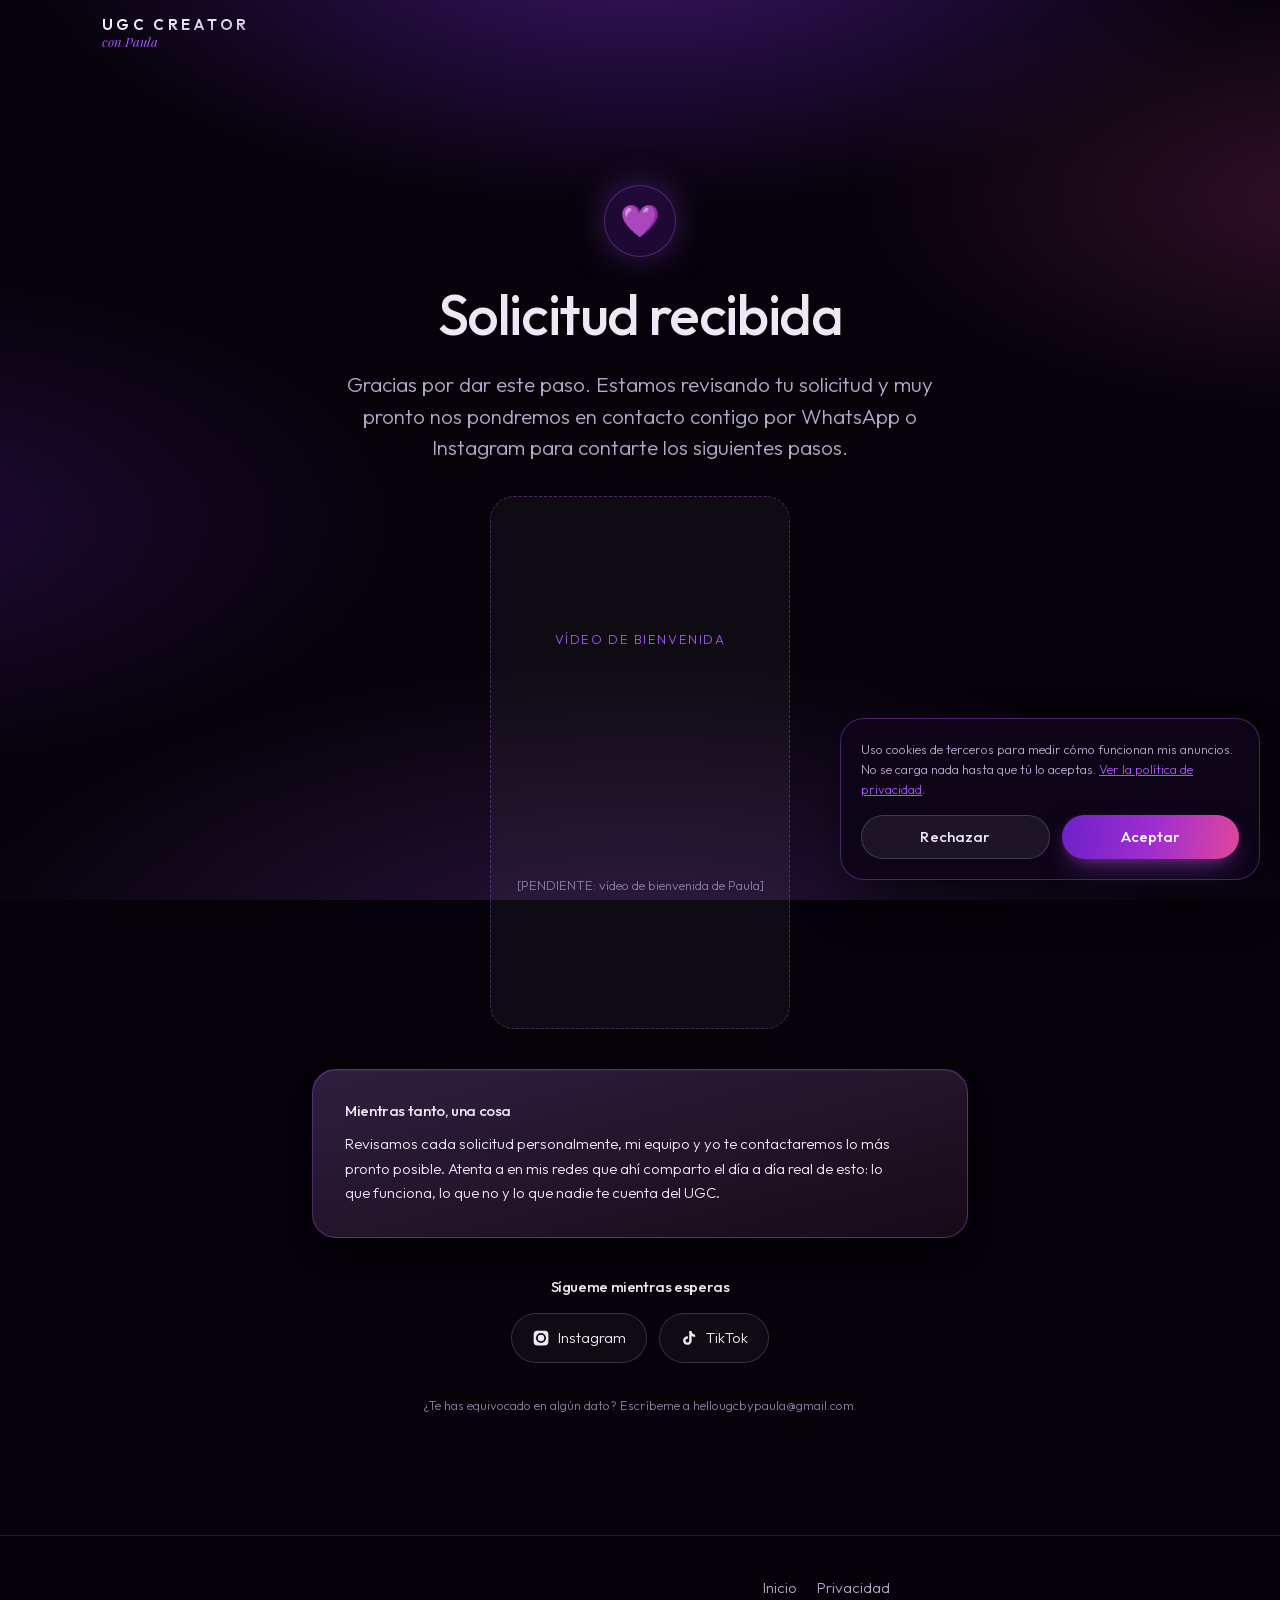
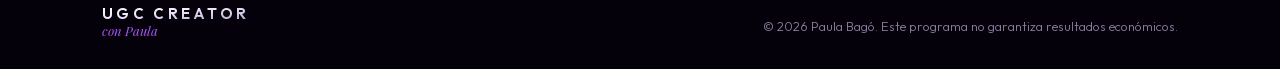
==== gracias/index.html @ 87eee5da "Funnel de captación UGC Creator con Paula Sitio estático de cuatro páginas (landing, solicitud, grac" ====
<!doctype html>
<html lang="es">
<head>
  <meta charset="utf-8">
  <meta name="viewport" content="width=device-width, initial-scale=1, viewport-fit=cover">

  <title>Solicitud recibida — UGC Creator con Paula</title>
  <meta name="description" content="Hemos recibido tu solicitud. La revisamos personalmente y nos ponemos en contacto contigo muy pronto.">
  <meta name="robots" content="noindex, nofollow">
  <link rel="icon" href="../assets/favicon.svg" type="image/svg+xml">

  <!-- Meta Pixel: el stub queda aquí, pero el script externo NO se carga
       hasta que la usuaria acepta en el banner de cookies (main.js).
       Esta es la única página que dispara el evento Lead. -->
  <script>
    window.META_PIXEL_ID = 'META_PIXEL_ID';
    window.META_PIXEL_EVENTS = ['PageView', 'Lead'];
    !function(f,b,e,v,n,t,s){if(f.fbq)return;n=f.fbq=function(){n.callMethod?
    n.callMethod.apply(n,arguments):n.queue.push(arguments)};if(!f._fbq)f._fbq=n;
    n.push=n;n.loaded=!0;n.version='2.0';n.queue=[]}(window,document);
  </script>

  <link rel="preload" href="../assets/fonts/outfit-latin.woff2" as="font" type="font/woff2" crossorigin>
  <link rel="preload" href="../assets/fonts/playfair-italic-latin.woff2" as="font" type="font/woff2" crossorigin>
  <link rel="stylesheet" href="../styles.css">
</head>

<body>
  <a class="skip-link" href="#contenido">Saltar al contenido</a>

  <header class="header" data-header>
    <div class="container header__inner">
      <a class="wordmark" href="../" aria-label="UGC Creator con Paula — inicio">
        <span class="wordmark__main">UGC Creator</span>
        <span class="wordmark__sub">con Paula</span>
      </a>
    </div>
  </header>

  <main id="contenido" class="section">
    <div class="container container--narrow thanks">

      <p class="thanks__icon" aria-hidden="true">💜</p>

      <h1>Solicitud recibida</h1>

      <p class="lead mt-5 mx-auto measure-42">
        Gracias por dar este paso. Estamos revisando tu solicitud y muy pronto
        nos pondremos en contacto contigo por WhatsApp o Instagram para
        contarte los siguientes pasos.
      </p>

      <!-- Vídeo de bienvenida de Paula.
           PENDIENTE: sustituir este hueco por el vídeo real. -->
      <div class="video-slot">
        <p class="video-slot__label">Vídeo de bienvenida</p>
        <p class="video-slot__note">[PENDIENTE: vídeo de bienvenida de Paula]</p>
      </div>

      <div class="card card--violet mt-10 text-start">
        <h2 class="card-title mb-3">Mientras tanto, una cosa</h2>
        <p class="small measure-56">
          Revisamos cada solicitud personalmente, mi equipo y yo te contactaremos lo más pronto posible. Atenta a en mis redes que ahí comparto el día a
          día real de esto: lo que funciona, lo que no y lo que nadie te cuenta
          del UGC.
        </p>
      </div>

      <h2 class="card-title mt-10 mb-4">Sígueme mientras esperas</h2>

      <div class="socials">
        <a class="social" href="https://www.instagram.com/paulabugc/" rel="noopener noreferrer" target="_blank">
          <svg viewBox="0 0 24 24" aria-hidden="true"><path d="M12 2.2c3.2 0 3.6 0 4.9.07 1.2.05 1.8.25 2.2.42.6.22 1 .48 1.4.9.4.4.7.8.9 1.4.2.4.4 1 .4 2.2.1 1.3.1 1.7.1 4.9s0 3.6-.1 4.9c0 1.2-.2 1.8-.4 2.2-.2.6-.5 1-.9 1.4-.4.4-.8.7-1.4.9-.4.2-1 .4-2.2.4-1.3.1-1.7.1-4.9.1s-3.6 0-4.9-.1c-1.2 0-1.8-.2-2.2-.4-.6-.2-1-.5-1.4-.9-.4-.4-.7-.8-.9-1.4-.2-.4-.4-1-.4-2.2C2.2 15.6 2.2 15.2 2.2 12s0-3.6.1-4.9c0-1.2.2-1.8.4-2.2.2-.6.5-1 .9-1.4.4-.4.8-.7 1.4-.9.4-.2 1-.4 2.2-.4C8.4 2.2 8.8 2.2 12 2.2zm0 3.1A6.7 6.7 0 1 0 18.7 12 6.7 6.7 0 0 0 12 5.3zm0 11A4.3 4.3 0 1 1 16.3 12 4.3 4.3 0 0 1 12 16.3zm6.9-11.2a1.6 1.6 0 1 1-1.6-1.6 1.6 1.6 0 0 1 1.6 1.6z"/></svg>
          Instagram
        </a>
        <a class="social" href="https://www.tiktok.com/@paulabago" rel="noopener noreferrer" target="_blank">
          <svg viewBox="0 0 24 24" aria-hidden="true"><path d="M16.6 5.8a4.8 4.8 0 0 1-1.1-3.1h-3.2v12.9a2.5 2.5 0 1 1-1.8-2.4V9.8a5.7 5.7 0 1 0 5 5.7V9.2a8 8 0 0 0 4.7 1.5V7.5a4.8 4.8 0 0 1-3.6-1.7z"/></svg>
          TikTok
        </a>
      </div>

      <p class="fineprint mt-8">
        ¿Te has equivocado en algún dato?
        Escríbeme a <a href="mailto:hellougcbypaula@gmail.com">hellougcbypaula@gmail.com</a>.
      </p>

    </div>
  </main>

  <footer class="footer">
    <div class="container footer__inner">
      <div>
        <a class="wordmark" href="../">
          <span class="wordmark__main">UGC Creator</span>
          <span class="wordmark__sub">con Paula</span>
        </a>
      </div>
      <div>
        <ul class="footer__links">
          <li><a href="../">Inicio</a></li>
          <li><a href="../privacidad/">Privacidad</a></li>
        </ul>
        <p class="footer__legal mt-4">
          © 2026 Paula Bagó. Este programa no garantiza resultados económicos.
        </p>
      </div>
    </div>
  </footer>

  <aside class="cookie-banner" data-cookie-banner hidden aria-label="Consentimiento de cookies">
    <p class="cookie-banner__text">
      Uso cookies de terceros para medir cómo funcionan mis anuncios. No se
      carga nada hasta que tú lo aceptas.
      <a href="../privacidad/">Ver la política de privacidad</a>.
    </p>
    <div class="cookie-banner__actions">
      <button class="btn btn--ghost btn--sm" type="button" data-consent="rejected">Rechazar</button>
      <button class="btn btn--primary btn--sm" type="button" data-consent="accepted">Aceptar</button>
    </div>
  </aside>

  <script src="../main.js" defer></script>
</body>
</html>
---- styles.css ----
/* =========================================================================
   UGC CREATOR con Paula — hoja de estilos única
   Orden: 1) tokens  2) reset  3) primitivas  4) componentes  5) secciones
   Mobile-first: la base es 390px; los breakpoints sólo amplían.
   ========================================================================= */

/* ============================ 0. TIPOGRAFÍAS ===========================
   Fuentes alojadas en el propio dominio: evitan la conexión a un tercero,
   el bloqueo de render y el salto de maquetación al intercambiar la fuente.
   Ambas son variables, así que un archivo cubre todo el rango de pesos.
   ====================================================================== */
@font-face {
  font-family: 'Outfit';
  font-style: normal;
  font-weight: 300 600;
  font-display: swap;
  src: url('assets/fonts/outfit-latin.woff2') format('woff2');
}

@font-face {
  font-family: 'Playfair Display';
  font-style: italic;
  font-weight: 400 600;
  font-display: swap;
  src: url('assets/fonts/playfair-italic-latin.woff2') format('woff2');
}

/* ============================== 1. TOKENS ============================== */
:root {
  /* --- Color: base oscura violeta --- */
  --c-ink:            #06020A;
  --c-ink-2:          #0E0518;
  --c-ink-3:          #160826;
  --c-violet-deep:    #2C0B4E;
  --c-violet:         #7C2BD9;
  --c-violet-bright:  #A855F7;
  --c-magenta:        #C433C0;
  --c-pink:           #E0479B;
  --c-cream:          #F6EFCB;

  /* --- Color: texto --- */
  --c-text:           #EFE7F7;
  --c-text-dim:       #B6A6C9;
  --c-text-mute:      #8B7CA1;
  --c-text-ink:       #120520;

  /* --- Color: superficies y bordes --- */
  --c-surface:        rgba(255, 255, 255, 0.040);
  --c-surface-2:      rgba(255, 255, 255, 0.065);
  --c-surface-3:      rgba(255, 255, 255, 0.095);
  --c-border:         rgba(255, 255, 255, 0.10);
  --c-border-2:       rgba(255, 255, 255, 0.16);
  --c-border-violet:  rgba(168, 85, 247, 0.38);

  /* --- Color: semánticos --- */
  --c-yes:            #6EE7B7;
  --c-no:             #FB7CA6;
  --c-error:          #FF8FA8;

  /* --- Degradados --- */
  --grad-cta:     linear-gradient(100deg, #6D21C9 0%, #A02ECF 52%, #E0479B 100%);
  --grad-cta-hi:  linear-gradient(100deg, #7C2BD9 0%, #B534DE 52%, #F056A8 100%);
  --grad-title:   linear-gradient(175deg, #FFFFFF 0%, #F0E6FA 42%, #B9A6D4 100%);
  --grad-accent:  linear-gradient(100deg, var(--c-violet-bright), var(--c-pink));
  --grad-hairline: linear-gradient(90deg, transparent, var(--c-border-violet), transparent);
  --grad-card:    linear-gradient(165deg, rgba(255,255,255,0.075), rgba(255,255,255,0.02));

  /* --- Tipografía --- */
  --font-sans:    'Outfit', ui-sans-serif, system-ui, -apple-system, 'Segoe UI', sans-serif;
  --font-display: 'Playfair Display', ui-serif, Georgia, 'Times New Roman', serif;

  --fs-hero:    clamp(2.75rem, 15vw, 6.5rem);
  --fs-h2:      clamp(2rem, 8.6vw, 3.5rem);
  --fs-h3:      clamp(1.25rem, 5vw, 1.625rem);
  --fs-h4:      clamp(1.0625rem, 4.2vw, 1.1875rem);
  --fs-lead:    clamp(1.0625rem, 4.4vw, 1.3125rem);
  --fs-body:    clamp(1rem, 3.9vw, 1.0625rem);
  --fs-sm:      0.9375rem;
  --fs-xs:      0.8125rem;
  --fs-eyebrow: 0.75rem;

  --lh-tight:   1.04;
  --lh-snug:    1.22;
  --lh-body:    1.62;

  --ls-eyebrow: 0.18em;
  --ls-tight:   -0.025em;

  /* --- Espaciado --- */
  --sp-1:  0.25rem;
  --sp-2:  0.5rem;
  --sp-3:  0.75rem;
  --sp-4:  1rem;
  --sp-5:  1.25rem;
  --sp-6:  1.5rem;
  --sp-8:  2rem;
  --sp-10: 2.5rem;
  --sp-12: 3rem;
  --sp-16: 4rem;
  --sp-section: clamp(3.5rem, 13vw, 7.5rem);
  --sp-gutter:  clamp(1.125rem, 5vw, 2rem);

  /* --- Medidas --- */
  --w-container: 1140px;
  --w-narrow:    720px;
  --w-prose:     62ch;

  /* --- Radios --- */
  --r-sm:   10px;
  --r-md:   16px;
  --r-lg:   24px;
  --r-xl:   32px;
  --r-pill: 999px;

  /* --- Sombras --- */
  --sh-card: 0 1px 0 rgba(255,255,255,0.06) inset, 0 18px 40px -22px rgba(0,0,0,0.9);
  --sh-cta:  0 12px 30px -10px rgba(168, 85, 247, 0.55), 0 4px 12px -4px rgba(224, 71, 155, 0.4);
  --sh-cta-hi: 0 16px 40px -10px rgba(190, 85, 247, 0.7), 0 6px 16px -4px rgba(224, 71, 155, 0.5);
  --sh-photo: 0 30px 60px -30px rgba(0,0,0,0.95), 0 0 0 1px rgba(255,255,255,0.08);

  /* --- Movimiento --- */
  --ease: cubic-bezier(0.22, 0.61, 0.36, 1);
  --dur:  260ms;

  color-scheme: dark;
}

/* ============================== 2. RESET =============================== */
*, *::before, *::after { box-sizing: border-box; }

* { margin: 0; }

html {
  -webkit-text-size-adjust: 100%;
  scroll-behavior: smooth;
}

body {
  min-height: 100dvh;
  background-color: var(--c-ink);
  color: var(--c-text);
  font-family: var(--font-sans);
  font-size: var(--fs-body);
  font-weight: 300;
  line-height: var(--lh-body);
  -webkit-font-smoothing: antialiased;
  text-rendering: optimizeLegibility;
  overflow-x: hidden;
}

/* Aureolas de fondo: fijas, sin coste de repintado al hacer scroll. */
body::before {
  content: "";
  position: fixed;
  inset: 0;
  z-index: -1;
  pointer-events: none;
  background:
    radial-gradient(70% 45% at 50% -8%,  rgba(124, 43, 217, 0.45), transparent 70%),
    radial-gradient(55% 35% at 105% 22%, rgba(224, 71, 155, 0.20), transparent 70%),
    radial-gradient(60% 40% at -10% 58%, rgba(124, 43, 217, 0.22), transparent 70%),
    radial-gradient(80% 50% at 50% 108%, rgba(168, 85, 247, 0.22), transparent 70%),
    var(--c-ink);
}

img, picture, video, svg { display: block; max-width: 100%; }
img { height: auto; }

input, button, textarea, select { font: inherit; color: inherit; }

button { cursor: pointer; }

a { color: inherit; text-decoration: none; }

ul, ol { list-style: none; padding: 0; }

fieldset { min-width: 0; padding: 0; border: 0; }
legend { display: block; width: 100%; padding: 0; }

[hidden] { display: none !important; }

:focus-visible {
  outline: 2px solid var(--c-violet-bright);
  outline-offset: 3px;
  border-radius: var(--r-sm);
}

::selection { background: var(--c-violet); color: #fff; }

.skip-link {
  position: absolute;
  left: var(--sp-4);
  top: -100px;
  z-index: 200;
  padding: var(--sp-3) var(--sp-5);
  border-radius: var(--r-pill);
  background: var(--c-ink-3);
  border: 1px solid var(--c-border-violet);
  transition: top var(--dur) var(--ease);
}
.skip-link:focus { top: var(--sp-4); }

.sr-only {
  position: absolute;
  width: 1px; height: 1px;
  padding: 0; margin: -1px;
  overflow: hidden;
  clip-path: inset(50%);
  white-space: nowrap;
}

/* ============================ 3. PRIMITIVAS ============================ */
.container {
  width: 100%;
  max-width: var(--w-container);
  margin-inline: auto;
  padding-inline: var(--sp-gutter);
}

.container--narrow { max-width: var(--w-narrow); }

.section { padding-block: var(--sp-section); }

.section--tight { padding-block: clamp(2.5rem, 9vw, 4.5rem); }

.section__head {
  max-width: var(--w-narrow);
  margin-bottom: clamp(2rem, 7vw, 3.5rem);
}

.section__head--center {
  margin-inline: auto;
  text-align: center;
}

.hairline {
  height: 1px;
  border: 0;
  background: var(--grad-hairline);
  margin: 0;
}

/* --- Tipografía --- */
.eyebrow {
  display: block;
  margin-bottom: var(--sp-4);
  font-size: var(--fs-eyebrow);
  font-weight: 500;
  letter-spacing: var(--ls-eyebrow);
  text-transform: uppercase;
  color: var(--c-violet-bright);
}

h1, h2, h3, h4 {
  font-weight: 500;
  line-height: var(--lh-snug);
  letter-spacing: var(--ls-tight);
  text-wrap: balance;
}

h1 { font-size: var(--fs-h2); }
h2 { font-size: var(--fs-h2); }
h3 { font-size: var(--fs-h3); }
h4 { font-size: var(--fs-h4); }

.display {
  background: var(--grad-title);
  -webkit-background-clip: text;
  background-clip: text;
  color: transparent;
}

.italic {
  font-family: var(--font-display);
  font-style: italic;
  font-weight: 400;
  letter-spacing: -0.01em;
}

.lead {
  font-size: var(--fs-lead);
  line-height: 1.5;
  color: var(--c-text-dim);
  text-wrap: pretty;
}

.prose { max-width: var(--w-prose); color: var(--c-text-dim); }
.prose > * + * { margin-top: var(--sp-4); }
.prose strong { color: var(--c-text); font-weight: 500; }

.muted { color: var(--c-text-mute); }

.small { font-size: var(--fs-sm); }

.fineprint {
  font-size: var(--fs-xs);
  line-height: 1.55;
  color: var(--c-text-mute);
}

/* --- Píldora / badge --- */
.badge {
  display: inline-flex;
  align-items: center;
  gap: var(--sp-2);
  padding: var(--sp-2) var(--sp-4);
  border-radius: var(--r-pill);
  border: 1px solid var(--c-border-violet);
  background: rgba(124, 43, 217, 0.16);
  font-size: var(--fs-xs);
  font-weight: 400;
  letter-spacing: 0.04em;
  color: var(--c-text);
  backdrop-filter: blur(8px);
}

.badge__dot {
  width: 6px;
  height: 6px;
  border-radius: 50%;
  background: var(--c-pink);
  box-shadow: 0 0 10px 2px rgba(224, 71, 155, 0.7);
  flex: none;
}

/* --- Botones --- */
.btn {
  display: inline-flex;
  align-items: center;
  justify-content: center;
  gap: var(--sp-2);
  min-height: 54px;
  padding: var(--sp-4) var(--sp-8);
  border: 0;
  border-radius: var(--r-pill);
  font-size: 1rem;
  font-weight: 500;
  letter-spacing: 0.01em;
  text-align: center;
  transition: transform var(--dur) var(--ease), box-shadow var(--dur) var(--ease),
              background var(--dur) var(--ease), border-color var(--dur) var(--ease);
}

.btn--primary {
  background: var(--grad-cta);
  color: #fff;
  box-shadow: var(--sh-cta);
}
.btn--primary:hover { background: var(--grad-cta-hi); box-shadow: var(--sh-cta-hi); transform: translateY(-2px); }
.btn--primary:active { transform: translateY(0); }

.btn--ghost {
  background: var(--c-surface-2);
  border: 1px solid var(--c-border-2);
  color: var(--c-text);
}
.btn--ghost:hover { background: var(--c-surface-3); border-color: var(--c-border-violet); }

.btn--sm { min-height: 44px; padding: var(--sp-2) var(--sp-5); font-size: var(--fs-sm); }

.btn--block { display: flex; width: 100%; }

.btn[disabled], .btn[aria-disabled="true"] {
  opacity: 0.6;
  cursor: not-allowed;
  transform: none;
  box-shadow: none;
}

/* Bloque de llamada a la acción reutilizable */
.cta-block {
  display: flex;
  flex-direction: column;
  align-items: center;
  gap: var(--sp-3);
  text-align: center;
}

.cta-block--start { align-items: flex-start; text-align: left; }

/* --- Tarjeta --- */
.card {
  padding: clamp(1.375rem, 5.5vw, 2rem);
  border-radius: var(--r-lg);
  border: 1px solid var(--c-border);
  background: var(--grad-card);
  box-shadow: var(--sh-card);
}

.card--violet {
  border-color: var(--c-border-violet);
  background:
    linear-gradient(165deg, rgba(168, 85, 247, 0.16), rgba(224, 71, 155, 0.06)),
    var(--grad-card);
}

/* --- Marco de foto (recoge el crema del portfolio de Paula) --- */
.photo-frame {
  position: relative;
  border-radius: var(--r-lg);
  padding: 8px;
  background: linear-gradient(160deg, rgba(246, 239, 203, 0.9), rgba(246, 239, 203, 0.45));
  box-shadow: var(--sh-photo);
}

.photo-frame img {
  width: 100%;
  border-radius: calc(var(--r-lg) - 9px);
  object-fit: cover;
}

.photo-frame--tilt { transform: rotate(-2.2deg); }

/* ============================== 4. HEADER ============================== */
.header {
  position: sticky;
  top: 0;
  z-index: 60;
  border-bottom: 1px solid transparent;
  transition: background var(--dur) var(--ease), border-color var(--dur) var(--ease),
              backdrop-filter var(--dur) var(--ease);
}

.header.is-stuck {
  background: rgba(6, 2, 10, 0.78);
  border-bottom-color: var(--c-border);
  backdrop-filter: blur(14px) saturate(140%);
}

.header__inner {
  display: flex;
  align-items: center;
  justify-content: space-between;
  gap: var(--sp-4);
  min-height: 64px;
}

/* --- Logotipo tipográfico (Paula no tiene logo todavía) --- */
.wordmark {
  display: inline-flex;
  flex-direction: column;
  line-height: 1;
}

.wordmark__main {
  font-size: 0.9375rem;
  font-weight: 600;
  letter-spacing: 0.22em;
  text-transform: uppercase;
  background: var(--grad-title);
  -webkit-background-clip: text;
  background-clip: text;
  color: transparent;
}

.wordmark__sub {
  margin-top: 3px;
  font-family: var(--font-display);
  font-style: italic;
  font-size: 0.8125rem;
  color: var(--c-violet-bright);
}

.header .btn { flex: none; }

/* =============================== 5. HERO =============================== */
.hero {
  position: relative;
  padding-top: clamp(2rem, 8vw, 4rem);
  padding-bottom: var(--sp-section);
  text-align: center;
}

.hero__inner {
  display: flex;
  flex-direction: column;
  align-items: center;
  gap: var(--sp-6);
}

.hero__content {
  display: grid;
  gap: var(--sp-5);
  justify-items: center;
}

.hero__kicker {
  display: block;
  font-size: clamp(1rem, 4.4vw, 1.375rem);
  font-weight: 300;
  letter-spacing: 0.04em;
  text-transform: uppercase;
  color: var(--c-text-dim);
}

.hero__main {
  display: block;
  margin-block: 0.06em 0.1em;
  font-size: var(--fs-hero);
  font-weight: 600;
  line-height: var(--lh-tight);
  letter-spacing: -0.035em;
  text-transform: uppercase;
  background: var(--grad-title);
  -webkit-background-clip: text;
  background-clip: text;
  color: transparent;
}

.hero__tail {
  display: block;
  max-width: 17ch;
  margin-inline: auto;
  font-family: var(--font-display);
  font-style: italic;
  font-weight: 400;
  font-size: clamp(1.375rem, 6.6vw, 2.5rem);
  line-height: 1.16;
  letter-spacing: -0.015em;
  color: var(--c-text);
}

.hero__sub {
  max-width: 34ch;
  margin-inline: auto;
}

.hero__cta { width: 100%; max-width: 380px; }

.hero__chips {
  display: flex;
  flex-wrap: wrap;
  justify-content: center;
  gap: var(--sp-2);
}

.chip {
  padding: var(--sp-2) var(--sp-4);
  border-radius: var(--r-pill);
  border: 1px solid var(--c-border);
  background: var(--c-surface);
  font-size: var(--fs-xs);
  color: var(--c-text-dim);
}

.hero__photo {
  width: min(78%, 320px);
  margin-top: var(--sp-2);
}

.hero__photo::after {
  content: "";
  position: absolute;
  inset: -18% -12%;
  z-index: -1;
  border-radius: 50%;
  background: radial-gradient(closest-side, rgba(224, 71, 155, 0.35), transparent 72%);
  filter: blur(12px);
}

/* ============================== 6. MARCAS ============================== */
.brands { text-align: center; }

.brands__label {
  margin-bottom: var(--sp-5);
  font-size: var(--fs-xs);
  letter-spacing: 0.14em;
  text-transform: uppercase;
  color: var(--c-text-mute);
}

.brands__list {
  display: flex;
  flex-wrap: wrap;
  justify-content: center;
  gap: var(--sp-3) var(--sp-6);
}

.brands__list li {
  font-size: clamp(0.9375rem, 3.6vw, 1.125rem);
  font-weight: 500;
  letter-spacing: 0.06em;
  text-transform: uppercase;
  color: var(--c-text-dim);
  opacity: 0.85;
}

/* ========================= 7. ENCAJE (para ti / no) ==================== */
.fit-grid {
  display: grid;
  gap: var(--sp-5);
}

.fit__title {
  display: flex;
  align-items: center;
  gap: var(--sp-3);
  margin-bottom: var(--sp-5);
}

.fit__list { display: grid; gap: var(--sp-4); }

.fit__list li {
  display: grid;
  grid-template-columns: 22px 1fr;
  gap: var(--sp-3);
  align-items: start;
  color: var(--c-text-dim);
  font-size: var(--fs-sm);
  line-height: 1.55;
}

.mark {
  display: grid;
  place-items: center;
  width: 22px;
  height: 22px;
  margin-top: 2px;
  border-radius: 50%;
  font-size: 0.75rem;
  font-weight: 600;
  flex: none;
}

.mark--yes { background: rgba(110, 231, 183, 0.14); color: var(--c-yes); }
.mark--no  { background: rgba(251, 124, 166, 0.14); color: var(--c-no); }

/* ============================= 8. AUTORIDAD ============================ */
.authority { display: grid; gap: clamp(2rem, 8vw, 3.5rem); }

.authority__media {
  display: flex;
  flex-direction: column;
  align-items: center;
  gap: var(--sp-4);
}

.authority__photos {
  display: flex;
  width: 100%;
  align-items: flex-end;
  justify-content: center;
  gap: var(--sp-4);
}

.authority__photos .photo-frame:first-child { width: min(52%, 220px); }
.authority__photos .photo-frame:last-child  { width: min(34%, 140px); }

.stats {
  display: flex;
  justify-content: center;
  gap: var(--sp-8);
}

.stat { text-align: center; }

.stat__num {
  display: block;
  font-size: clamp(1.5rem, 6vw, 2rem);
  font-weight: 600;
  letter-spacing: -0.02em;
  background: var(--grad-title);
  -webkit-background-clip: text;
  background-clip: text;
  color: transparent;
}

.stat__label {
  font-size: var(--fs-xs);
  letter-spacing: 0.1em;
  text-transform: uppercase;
  color: var(--c-text-mute);
}

.quote {
  position: relative;
  margin-top: var(--sp-6);
  padding: clamp(1.375rem, 5vw, 2rem);
  padding-left: clamp(1.75rem, 6vw, 2.5rem);
  border-radius: var(--r-lg);
  border: 1px solid var(--c-border-violet);
  background: linear-gradient(140deg, rgba(168, 85, 247, 0.14), rgba(224, 71, 155, 0.05));
  font-family: var(--font-display);
  font-style: italic;
  font-size: clamp(1.0625rem, 4.4vw, 1.375rem);
  line-height: 1.45;
  color: var(--c-text);
}

.quote::before {
  content: "";
  position: absolute;
  left: 0;
  top: 18%;
  bottom: 18%;
  width: 3px;
  border-radius: var(--r-pill);
  background: var(--grad-accent);
}

.quote cite {
  display: block;
  margin-top: var(--sp-3);
  font-family: var(--font-sans);
  font-style: normal;
  font-size: var(--fs-xs);
  letter-spacing: 0.12em;
  text-transform: uppercase;
  color: var(--c-violet-bright);
}

/* =========================== 9. ANTES / DESPUÉS ======================== */
.ba-grid { display: grid; gap: var(--sp-5); }

.ba {
  position: relative;
  padding: clamp(1.375rem, 5.5vw, 2rem);
  border-radius: var(--r-lg);
  border: 1px solid var(--c-border);
  background: var(--grad-card);
}

.ba--after {
  border-color: var(--c-border-violet);
  background:
    linear-gradient(165deg, rgba(168, 85, 247, 0.18), rgba(224, 71, 155, 0.07)),
    var(--grad-card);
}

.ba__tag {
  display: inline-block;
  margin-bottom: var(--sp-4);
  padding: var(--sp-1) var(--sp-3);
  border-radius: var(--r-pill);
  font-size: var(--fs-xs);
  letter-spacing: 0.16em;
  text-transform: uppercase;
}

.ba__tag--before { background: var(--c-surface-3); color: var(--c-text-mute); }
.ba__tag--after  { background: var(--grad-cta); color: #fff; }

.ba__list { display: grid; gap: var(--sp-3); }

.ba__list li {
  padding-left: var(--sp-5);
  position: relative;
  font-size: var(--fs-sm);
  line-height: 1.55;
  color: var(--c-text-dim);
}

.ba__list li::before {
  content: "";
  position: absolute;
  left: 0;
  top: 0.62em;
  width: 8px;
  height: 2px;
  border-radius: var(--r-pill);
  background: var(--c-text-mute);
}

.ba--after .ba__list li::before { width: 10px; background: var(--grad-accent); }

/* ============================= 10. MÓDULOS ============================= */
.modules {
  display: grid;
  gap: var(--sp-3);
  counter-reset: none;
}

.module {
  display: grid;
  grid-template-columns: 44px 1fr;
  gap: var(--sp-4);
  align-items: center;
  padding: var(--sp-4);
  border-radius: var(--r-md);
  border: 1px solid var(--c-border);
  background: var(--c-surface);
  transition: border-color var(--dur) var(--ease), background var(--dur) var(--ease),
              transform var(--dur) var(--ease);
}

.module:hover {
  border-color: var(--c-border-violet);
  background: var(--c-surface-2);
  transform: translateX(3px);
}

.module__num {
  display: grid;
  place-items: center;
  width: 44px;
  height: 44px;
  border-radius: var(--r-sm);
  border: 1px solid var(--c-border-violet);
  background: rgba(124, 43, 217, 0.18);
  font-size: var(--fs-sm);
  font-weight: 600;
  font-variant-numeric: tabular-nums;
  color: var(--c-violet-bright);
}

.module__title {
  font-size: var(--fs-body);
  font-weight: 400;
  line-height: 1.3;
  color: var(--c-text);
}

.includes {
  display: grid;
  gap: var(--sp-5);
  margin-top: var(--sp-8);
}

.card-title {
  font-size: var(--fs-sm);
  font-weight: 500;
  color: var(--c-text);
}

.includes__title {
  margin-bottom: var(--sp-3);
  font-size: var(--fs-xs);
  letter-spacing: 0.14em;
  text-transform: uppercase;
  color: var(--c-violet-bright);
}

.includes__title--no { color: var(--c-no); }

.includes p { font-size: var(--fs-sm); color: var(--c-text-dim); }

/* =========================== 11. TESTIMONIOS =========================== */
/* Bloque preparado y oculto hasta que Paula facilite testimonios reales. */
.testimonials-grid { display: grid; gap: var(--sp-5); }

.testimonial__text {
  font-family: var(--font-display);
  font-style: italic;
  font-size: var(--fs-h4);
  line-height: 1.45;
  color: var(--c-text);
}

.testimonial__author {
  display: flex;
  align-items: center;
  gap: var(--sp-3);
  margin-top: var(--sp-5);
  padding-top: var(--sp-4);
  border-top: 1px solid var(--c-border);
}

.testimonial__avatar {
  width: 40px;
  height: 40px;
  border-radius: 50%;
  background: var(--c-surface-3);
  flex: none;
}

.testimonial__name { font-size: var(--fs-sm); color: var(--c-text); }
.testimonial__meta { font-size: var(--fs-xs); color: var(--c-text-mute); }

/* =============================== 12. FAQ =============================== */
.faq { display: grid; gap: var(--sp-3); }

.faq__item {
  border-radius: var(--r-md);
  border: 1px solid var(--c-border);
  background: var(--c-surface);
  overflow: hidden;
  transition: border-color var(--dur) var(--ease), background var(--dur) var(--ease);
}

.faq__item[open] {
  border-color: var(--c-border-violet);
  background: var(--c-surface-2);
}

.faq__q {
  display: flex;
  align-items: center;
  justify-content: space-between;
  gap: var(--sp-4);
  padding: var(--sp-5);
  font-size: var(--fs-body);
  font-weight: 400;
  line-height: 1.35;
  color: var(--c-text);
  cursor: pointer;
  list-style: none;
}

.faq__q::-webkit-details-marker { display: none; }

.faq__icon {
  display: grid;
  place-items: center;
  width: 28px;
  height: 28px;
  border-radius: 50%;
  border: 1px solid var(--c-border-2);
  background: var(--c-surface-2);
  flex: none;
  transition: transform var(--dur) var(--ease), background var(--dur) var(--ease);
}

.faq__icon svg { width: 12px; height: 12px; stroke: var(--c-text-dim); }

.faq__item[open] .faq__icon { transform: rotate(180deg); background: var(--grad-cta); }
.faq__item[open] .faq__icon svg { stroke: #fff; }

.faq__a {
  padding: 0 var(--sp-5) var(--sp-5);
  font-size: var(--fs-sm);
  color: var(--c-text-dim);
  animation: fade-up var(--dur) var(--ease);
}

.faq__a > * + * { margin-top: var(--sp-3); }

@keyframes fade-up {
  from { opacity: 0; transform: translateY(-6px); }
  to   { opacity: 1; transform: none; }
}

/* ============================ 13. CTA FINAL ============================ */
.final-cta {
  position: relative;
  padding: clamp(2rem, 9vw, 4rem) clamp(1.375rem, 6vw, 3.5rem);
  border-radius: var(--r-xl);
  border: 1px solid var(--c-border-violet);
  background:
    radial-gradient(90% 120% at 50% 0%, rgba(168, 85, 247, 0.28), transparent 68%),
    linear-gradient(165deg, rgba(255,255,255,0.075), rgba(255,255,255,0.02));
  box-shadow: var(--sh-card);
  text-align: center;
}

.final-cta__title {
  font-size: var(--fs-h2);
  max-width: 18ch;
  margin-inline: auto;
}

.final-cta__cta { width: 100%; max-width: 380px; margin-inline: auto; }

/* ============================ 14. FORMULARIO =========================== */
.apply-layout { display: grid; gap: clamp(2rem, 8vw, 3rem); }

.form { display: grid; gap: var(--sp-6); }

.field { display: grid; gap: var(--sp-2); }

.field__label {
  font-size: var(--fs-sm);
  font-weight: 400;
  color: var(--c-text);
}

.field__req { color: var(--c-violet-bright); }

.field__hint {
  font-size: var(--fs-xs);
  color: var(--c-text-mute);
}

.input,
.textarea {
  width: 100%;
  min-height: 54px;
  padding: var(--sp-4);
  border-radius: var(--r-md);
  border: 1px solid var(--c-border-2);
  background: rgba(255, 255, 255, 0.045);
  color: var(--c-text);
  font-size: 1rem;
  font-weight: 300;
  transition: border-color var(--dur) var(--ease), background var(--dur) var(--ease),
              box-shadow var(--dur) var(--ease);
}

.input::placeholder,
.textarea::placeholder { color: var(--c-text-mute); }

.input:focus,
.textarea:focus {
  outline: none;
  border-color: var(--c-violet-bright);
  background: rgba(255, 255, 255, 0.07);
  box-shadow: 0 0 0 4px rgba(168, 85, 247, 0.16);
}

.textarea { min-height: 120px; resize: vertical; line-height: 1.55; }

.field.has-error .input,
.field.has-error .textarea,
.field.has-error .option-list { border-color: var(--c-error); }

.field__error {
  display: none;
  font-size: var(--fs-xs);
  color: var(--c-error);
}

.field.has-error .field__error { display: block; }

/* --- Radios como opciones pulsables --- */
.option-list {
  display: grid;
  gap: var(--sp-2);
  padding: 0;
  margin: 0;
  border: 1px solid transparent;
  border-radius: var(--r-md);
}

.option-list--inline { grid-auto-flow: column; grid-auto-columns: 1fr; }

.option {
  display: flex;
  align-items: center;
  gap: var(--sp-3);
  min-height: 52px;
  padding: var(--sp-3) var(--sp-4);
  border-radius: var(--r-md);
  border: 1px solid var(--c-border-2);
  background: rgba(255, 255, 255, 0.035);
  font-size: var(--fs-sm);
  color: var(--c-text-dim);
  cursor: pointer;
  transition: border-color var(--dur) var(--ease), background var(--dur) var(--ease),
              color var(--dur) var(--ease);
}

.option:hover { border-color: var(--c-border-violet); }

.option input { position: absolute; opacity: 0; pointer-events: none; }

.option__dot {
  position: relative;
  width: 20px;
  height: 20px;
  border-radius: 50%;
  border: 1px solid var(--c-border-2);
  background: var(--c-surface);
  flex: none;
  transition: border-color var(--dur) var(--ease);
}

.option__dot::after {
  content: "";
  position: absolute;
  inset: 4px;
  border-radius: 50%;
  background: var(--grad-cta);
  opacity: 0;
  transform: scale(0.4);
  transition: opacity var(--dur) var(--ease), transform var(--dur) var(--ease);
}

.option:has(input:checked) {
  border-color: var(--c-violet-bright);
  background: rgba(124, 43, 217, 0.16);
  color: var(--c-text);
}

.option:has(input:checked) .option__dot { border-color: var(--c-violet-bright); }
.option:has(input:checked) .option__dot::after { opacity: 1; transform: scale(1); }

.option:has(input:focus-visible) {
  outline: 2px solid var(--c-violet-bright);
  outline-offset: 2px;
}

/* --- Consentimiento --- */
.consent {
  display: grid;
  grid-template-columns: 22px 1fr;
  gap: var(--sp-3);
  align-items: start;
  cursor: pointer;
}

.consent input { position: absolute; opacity: 0; pointer-events: none; }

.consent__box {
  position: relative;
  width: 22px;
  height: 22px;
  margin-top: 1px;
  border-radius: 6px;
  border: 1px solid var(--c-border-2);
  background: var(--c-surface);
  flex: none;
  transition: border-color var(--dur) var(--ease), background var(--dur) var(--ease);
}

.consent__box::after {
  content: "";
  position: absolute;
  left: 7px;
  top: 3px;
  width: 6px;
  height: 11px;
  border: solid #fff;
  border-width: 0 2px 2px 0;
  transform: rotate(45deg) scale(0.4);
  opacity: 0;
  transition: opacity var(--dur) var(--ease), transform var(--dur) var(--ease);
}

.consent:has(input:checked) .consent__box { background: var(--grad-cta); border-color: transparent; }
.consent:has(input:checked) .consent__box::after { opacity: 1; transform: rotate(45deg) scale(1); }

.consent:has(input:focus-visible) .consent__box {
  outline: 2px solid var(--c-violet-bright);
  outline-offset: 2px;
}

.consent__text { font-size: var(--fs-xs); line-height: 1.55; color: var(--c-text-dim); }

.consent__text a { color: var(--c-violet-bright); text-decoration: underline; text-underline-offset: 2px; }

/* --- Pie del formulario --- */
.form__submit { display: grid; gap: var(--sp-3); }

.form__status {
  padding: var(--sp-4);
  border-radius: var(--r-md);
  border: 1px solid var(--c-error);
  background: rgba(255, 143, 168, 0.1);
  font-size: var(--fs-sm);
  color: var(--c-error);
}

/* --- Aside "cómo va esto" --- */
.steps { display: grid; gap: var(--sp-5); }

.step { display: grid; grid-template-columns: 32px 1fr; gap: var(--sp-4); }

.step__num {
  display: grid;
  place-items: center;
  width: 32px;
  height: 32px;
  border-radius: 50%;
  border: 1px solid var(--c-border-violet);
  background: rgba(124, 43, 217, 0.18);
  font-size: var(--fs-xs);
  font-weight: 600;
  color: var(--c-violet-bright);
}

.step__title { font-size: var(--fs-sm); color: var(--c-text); margin-bottom: 2px; }
.step__text  { font-size: var(--fs-xs); color: var(--c-text-dim); line-height: 1.55; }

/* ============================== 15. GRACIAS ============================ */
.thanks { text-align: center; }

.thanks__icon {
  display: grid;
  place-items: center;
  width: 72px;
  height: 72px;
  margin: 0 auto var(--sp-6);
  border-radius: 50%;
  border: 1px solid var(--c-border-violet);
  background: rgba(124, 43, 217, 0.2);
  font-size: 2rem;
  box-shadow: 0 0 40px -8px rgba(168, 85, 247, 0.6);
}

.video-slot {
  position: relative;
  aspect-ratio: 9 / 16;
  width: min(100%, 300px);
  margin: var(--sp-8) auto 0;
  display: grid;
  place-items: center;
  gap: var(--sp-2);
  padding: var(--sp-6);
  border-radius: var(--r-lg);
  border: 1px dashed var(--c-border-violet);
  background: var(--c-surface);
  text-align: center;
}

.video-slot__label {
  font-size: var(--fs-xs);
  letter-spacing: 0.12em;
  text-transform: uppercase;
  color: var(--c-violet-bright);
}

.video-slot__note { font-size: var(--fs-xs); color: var(--c-text-mute); }

.socials {
  display: flex;
  flex-wrap: wrap;
  justify-content: center;
  gap: var(--sp-3);
}

.social {
  display: inline-flex;
  align-items: center;
  gap: var(--sp-2);
  min-height: 48px;
  padding: var(--sp-3) var(--sp-5);
  border-radius: var(--r-pill);
  border: 1px solid var(--c-border-2);
  background: var(--c-surface);
  font-size: var(--fs-sm);
  color: var(--c-text);
  transition: border-color var(--dur) var(--ease), background var(--dur) var(--ease),
              transform var(--dur) var(--ease);
}

.social:hover {
  border-color: var(--c-border-violet);
  background: var(--c-surface-2);
  transform: translateY(-2px);
}

.social svg { width: 18px; height: 18px; fill: currentColor; flex: none; }

/* ============================== 16. LEGAL ============================== */
.legal { font-size: var(--fs-sm); color: var(--c-text-dim); }

.legal h2 {
  margin-top: var(--sp-10);
  margin-bottom: var(--sp-4);
  font-size: var(--fs-h3);
  color: var(--c-text);
}

.legal h2:first-of-type { margin-top: var(--sp-8); }

.legal p + p { margin-top: var(--sp-3); }

.legal ul {
  display: grid;
  gap: var(--sp-2);
  margin-top: var(--sp-3);
}

.legal ul li {
  padding-left: var(--sp-5);
  position: relative;
}

.legal ul li::before {
  content: "";
  position: absolute;
  left: 0;
  top: 0.62em;
  width: 8px;
  height: 2px;
  border-radius: var(--r-pill);
  background: var(--c-violet-bright);
}

.legal a { color: var(--c-violet-bright); text-decoration: underline; text-underline-offset: 2px; }

.placeholder {
  display: inline-block;
  padding: 1px 7px;
  border-radius: 6px;
  border: 1px dashed var(--c-pink);
  background: rgba(224, 71, 155, 0.12);
  font-size: 0.9em;
  color: var(--c-pink);
  white-space: nowrap;
}

/* ============================== 17. FOOTER ============================= */
.footer {
  padding-block: var(--sp-10) var(--sp-8);
  border-top: 1px solid var(--c-border);
  background: rgba(6, 2, 10, 0.6);
}

.footer__inner { display: grid; gap: var(--sp-6); }

.footer__claim {
  max-width: 30ch;
  font-family: var(--font-display);
  font-style: italic;
  font-size: var(--fs-body);
  color: var(--c-text-dim);
}

.footer__links {
  display: flex;
  flex-wrap: wrap;
  gap: var(--sp-3) var(--sp-5);
  font-size: var(--fs-sm);
}

.footer__links a { color: var(--c-text-dim); transition: color var(--dur) var(--ease); }
.footer__links a:hover { color: var(--c-violet-bright); }

.footer__legal { font-size: var(--fs-xs); color: var(--c-text-mute); }

/* =========================== 18. BARRA MÓVIL =========================== */
/* CTA persistente en móvil: el tráfico llega de stories y no hace scroll hasta el final. */
.sticky-cta {
  position: fixed;
  left: 0;
  right: 0;
  bottom: 0;
  z-index: 70;
  padding: var(--sp-3) var(--sp-gutter);
  padding-bottom: calc(var(--sp-3) + env(safe-area-inset-bottom, 0px));
  background: rgba(6, 2, 10, 0.86);
  border-top: 1px solid var(--c-border);
  backdrop-filter: blur(14px) saturate(140%);
  transform: translateY(110%);
  transition: transform var(--dur) var(--ease);
}

.sticky-cta.is-visible { transform: none; }

body.has-sticky-cta { padding-bottom: 92px; }

/* ============================= 19. COOKIES ============================= */
.cookie-banner {
  position: fixed;
  left: var(--sp-3);
  right: var(--sp-3);
  bottom: var(--sp-3);
  bottom: calc(var(--sp-3) + env(safe-area-inset-bottom, 0px));
  z-index: 90;
  display: grid;
  gap: var(--sp-4);
  padding: var(--sp-5);
  border-radius: var(--r-lg);
  border: 1px solid var(--c-border-violet);
  background: rgba(14, 5, 24, 0.96);
  box-shadow: 0 24px 60px -20px rgba(0, 0, 0, 0.95);
  backdrop-filter: blur(16px);
}

.cookie-banner__text { font-size: var(--fs-xs); line-height: 1.55; color: var(--c-text-dim); }
.cookie-banner__text a { color: var(--c-violet-bright); text-decoration: underline; }

.cookie-banner__actions { display: grid; grid-auto-flow: column; gap: var(--sp-3); }

/* ========================= 20. REVELADO AL SCROLL ====================== */
.reveal {
  opacity: 0;
  transform: translateY(18px);
  transition: opacity 620ms var(--ease), transform 620ms var(--ease);
}

.reveal.is-in { opacity: 1; transform: none; }

@media (prefers-reduced-motion: reduce) {
  html { scroll-behavior: auto; }
  *, *::before, *::after {
    animation-duration: 0.01ms !important;
    animation-iteration-count: 1 !important;
    transition-duration: 0.01ms !important;
  }
  .reveal { opacity: 1; transform: none; }
}

/* ============================ 21. RESPONSIVE =========================== */
@media (min-width: 600px) {
  .fit-grid,
  .ba-grid,
  .modules,
  .testimonials-grid { grid-template-columns: repeat(2, 1fr); }

  .cookie-banner {
    left: auto;
    right: var(--sp-5);
    bottom: var(--sp-5);
    max-width: 420px;
  }

  .hero__cta, .final-cta__cta { width: auto; min-width: 300px; }
}

@media (min-width: 900px) {
  .hero { text-align: left; }

  .hero__inner {
    display: grid;
    grid-template-columns: 1.15fr 0.85fr;
    align-items: center;
    gap: clamp(2rem, 5vw, 4rem);
    padding-block: var(--sp-10);
  }

  .hero__content { justify-items: start; }

  .hero__tail, .hero__sub { margin-inline: 0; }
  .hero__tail { max-width: 20ch; }
  .hero__sub  { max-width: 42ch; }
  .hero__chips { justify-content: flex-start; }
  .hero__photo { width: 100%; max-width: 380px; justify-self: end; }

  .authority { grid-template-columns: 0.8fr 1.2fr; align-items: center; }
  .authority__photos .photo-frame:first-child { width: min(62%, 260px); }

  .apply-layout { grid-template-columns: 1.35fr 0.65fr; align-items: start; }

  .modules { grid-template-columns: repeat(3, 1fr); }

  .includes { grid-template-columns: repeat(2, 1fr); }

  .footer__inner {
    grid-template-columns: 1fr auto;
    align-items: end;
  }

  .sticky-cta { display: none; }
  body.has-sticky-cta { padding-bottom: 0; }
}

@media (min-width: 1100px) {
  .fit-grid { gap: var(--sp-6); }
  .ba-grid  { gap: var(--sp-6); }
}

/* ============================ 22. UTILIDADES ===========================
   Pequeño juego de utilidades para no recurrir nunca a estilos inline.
   ====================================================================== */
.mt-3  { margin-top: var(--sp-3); }
.mt-4  { margin-top: var(--sp-4); }
.mt-5  { margin-top: var(--sp-5); }
.mt-8  { margin-top: var(--sp-8); }
.mt-10 { margin-top: var(--sp-10); }

.mb-3  { margin-bottom: var(--sp-3); }
.mb-4  { margin-bottom: var(--sp-4); }
.mb-5  { margin-bottom: var(--sp-5); }
.mb-8  { margin-bottom: var(--sp-8); }

.mx-auto { margin-inline: auto; }

.text-center { text-align: center; }
.text-start  { text-align: left; }

.measure-40 { max-width: 40ch; }
.measure-42 { max-width: 42ch; }
.measure-46 { max-width: 46ch; }
.measure-56 { max-width: 56ch; }
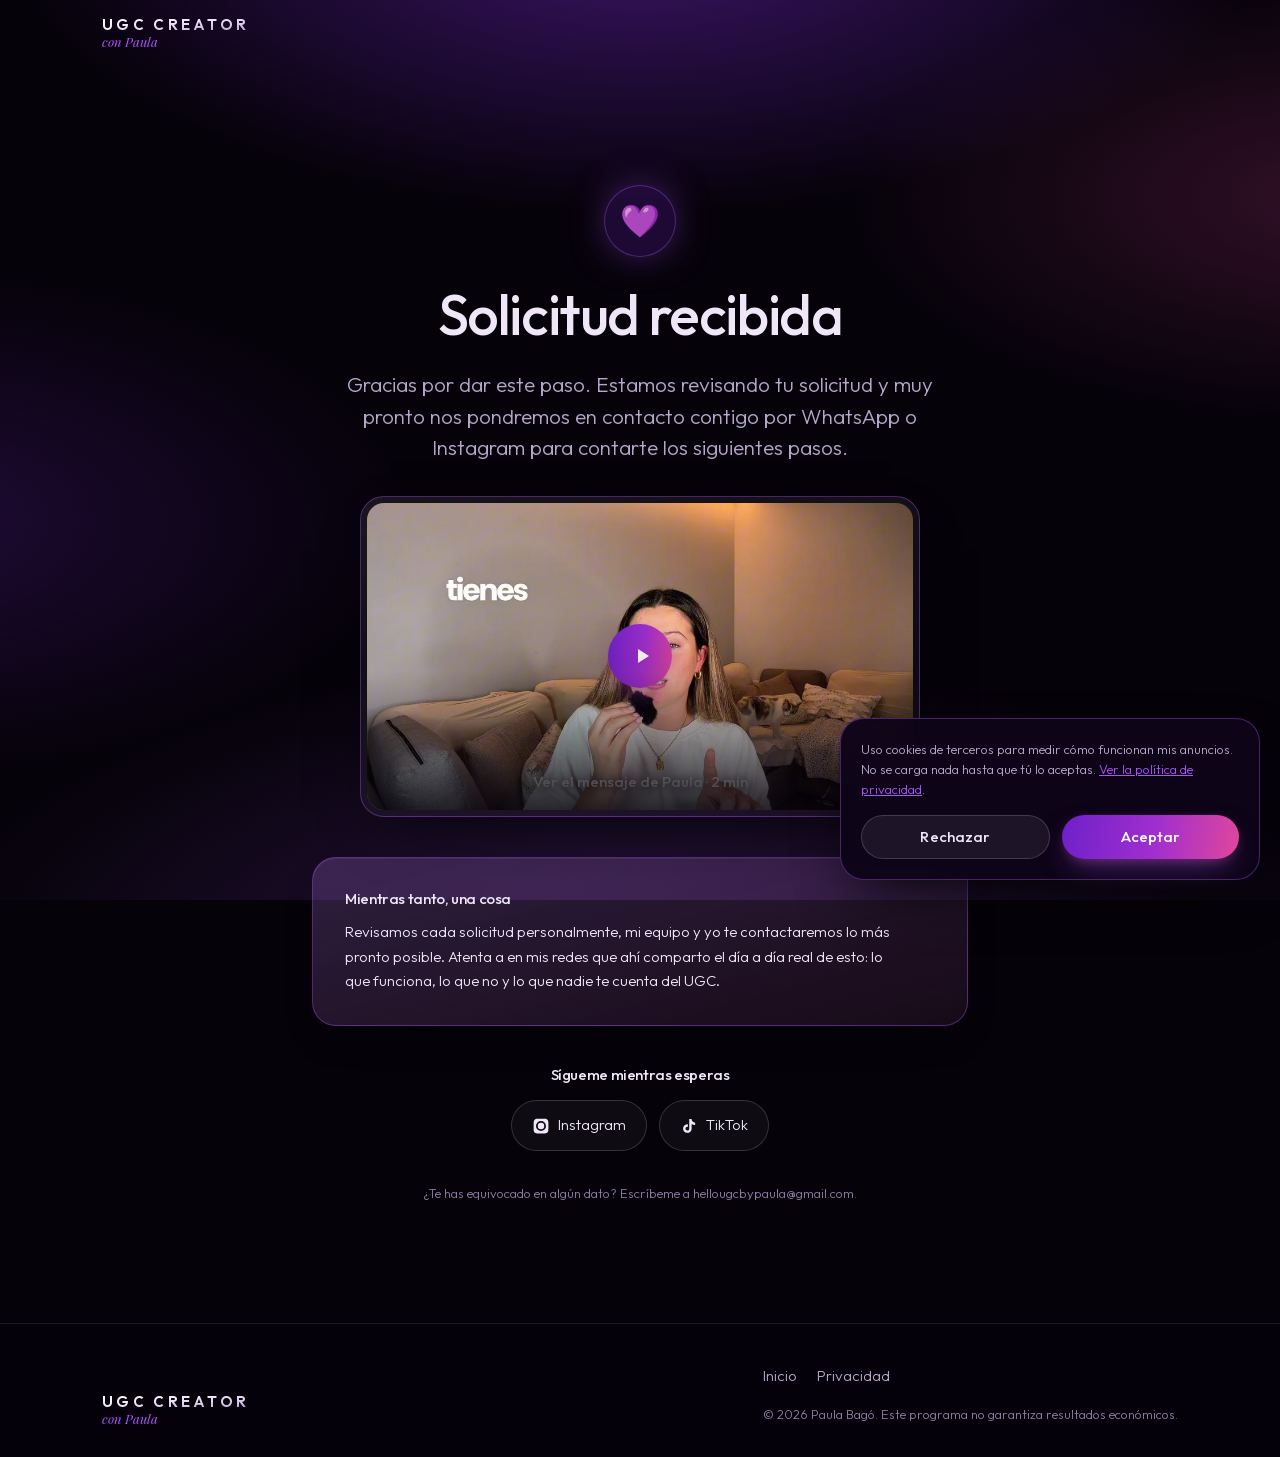
==== commit 3621714d: "Añadir los vídeos de Wistia al hero y a la página de gracias - VSL de 23 min en el hero y mensaje de" ====
--- a/gracias/index.html
+++ b/gracias/index.html
@@ -50,11 +50,17 @@
         contarte los siguientes pasos.
       </p>
 
-      <!-- Vídeo de bienvenida de Paula.
-           PENDIENTE: sustituir este hueco por el vídeo real. -->
-      <div class="video-slot">
-        <p class="video-slot__label">Vídeo de bienvenida</p>
-        <p class="video-slot__note">[PENDIENTE: vídeo de bienvenida de Paula]</p>
+      <!-- Vídeo de bienvenida de Paula (Wistia). -->
+      <div class="video video--16x9 video--narrow mt-8" data-video="dxpw9vwugj">
+        <button class="video__trigger" type="button">
+          <img src="../assets/video-bienvenida-poster.webp" width="960" height="540"
+               alt="Paula Bagó te da la bienvenida y te cuenta los siguientes pasos."
+               loading="lazy" decoding="async">
+          <span class="video__play" aria-hidden="true">
+              <svg viewBox="0 0 24 24"><path d="M8 5v14l11-7z"/></svg>
+            </span>
+          <span class="video__label">Ver el mensaje de Paula · 2 min</span>
+        </button>
       </div>
 
       <div class="card card--violet mt-10 text-start">
--- a/styles.css
+++ b/styles.css
@@ -543,20 +543,20 @@
   color: var(--c-text-dim);
 }
 
-.hero__photo {
-  width: min(78%, 320px);
-  margin-top: var(--sp-2);
-}
-
-.hero__photo::after {
-  content: "";
-  position: absolute;
-  inset: -18% -12%;
-  z-index: -1;
-  border-radius: 50%;
-  background: radial-gradient(closest-side, rgba(224, 71, 155, 0.35), transparent 72%);
-  filter: blur(12px);
-}
+.hero__video {
+  width: 100%;
+  max-width: 760px;
+  margin-block: var(--sp-2);
+  padding: 6px;
+  border-radius: var(--r-lg);
+  border: 1px solid var(--c-border-violet);
+  background: var(--grad-card);
+  box-shadow:
+    0 30px 70px -30px rgba(0, 0, 0, 0.9),
+    0 0 70px -24px rgba(168, 85, 247, 0.5);
+}
+
+.hero__video .video__trigger { border-radius: calc(var(--r-lg) - 7px); }
 
 /* ============================== 6. MARCAS ============================== */
 .brands { text-align: center; }
@@ -1176,29 +1176,112 @@
   box-shadow: 0 0 40px -8px rgba(168, 85, 247, 0.6);
 }
 
-.video-slot {
+/* --- Vídeo de Wistia -------------------------------------------------
+   Fachada: hasta que no se pulsa no se carga nada de Wistia. Así la página
+   sigue siendo rápida y no se contacta con un tercero sin querer.
+   La proporción la fija .video--9x16 o .video--16x9.
+   -------------------------------------------------------------------- */
+.video { position: relative; }
+
+.video--9x16 { --video-aspect: 9 / 16; }
+.video--16x9 { --video-aspect: 16 / 9; }
+
+.video--narrow {
+  width: min(100%, 560px);
+  margin-inline: auto;
+  padding: 6px;
+  border-radius: var(--r-lg);
+  border: 1px solid var(--c-border-violet);
+  background: var(--grad-card);
+  box-shadow: 0 24px 60px -30px rgba(0, 0, 0, 0.9);
+}
+
+.video--narrow .video__trigger { border-radius: calc(var(--r-lg) - 7px); }
+
+.video__trigger {
+  display: block;
   position: relative;
-  aspect-ratio: 9 / 16;
-  width: min(100%, 300px);
-  margin: var(--sp-8) auto 0;
+  width: 100%;
+  padding: 0;
+  border: 0;
+  background: none;
+  border-radius: calc(var(--r-lg) - 9px);
+  overflow: hidden;
+  cursor: pointer;
+}
+
+.video__trigger img {
+  width: 100%;
+  transition: transform var(--dur) var(--ease), filter var(--dur) var(--ease);
+}
+
+.video__trigger::after {
+  content: "";
+  position: absolute;
+  inset: 0;
+  background: linear-gradient(to top, rgba(6, 2, 10, 0.85), rgba(6, 2, 10, 0.1) 45%, transparent 65%);
+  pointer-events: none;
+}
+
+.video__trigger:hover img { transform: scale(1.03); }
+
+.video__play {
+  position: absolute;
+  top: 50%;
+  left: 50%;
+  translate: -50% -50%;
   display: grid;
   place-items: center;
-  gap: var(--sp-2);
-  padding: var(--sp-6);
-  border-radius: var(--r-lg);
-  border: 1px dashed var(--c-border-violet);
-  background: var(--c-surface);
+  width: 64px;
+  height: 64px;
+  border-radius: 50%;
+  background: var(--grad-cta);
+  box-shadow: var(--sh-cta);
+  transition: transform var(--dur) var(--ease), box-shadow var(--dur) var(--ease);
+}
+
+.video__play svg {
+  width: 24px;
+  height: 24px;
+  margin-left: 3px;
+  fill: #fff;
+}
+
+.video__trigger:hover .video__play { transform: scale(1.08); box-shadow: var(--sh-cta-hi); }
+
+.video__label {
+  position: absolute;
+  left: 0;
+  right: 0;
+  bottom: var(--sp-4);
+  padding-inline: var(--sp-4);
+  font-size: var(--fs-sm);
+  font-weight: 500;
+  color: #fff;
   text-align: center;
-}
-
-.video-slot__label {
+  text-shadow: 0 1px 10px rgba(0, 0, 0, 0.9), 0 0 24px rgba(0, 0, 0, 0.6);
+}
+
+/* El reproductor sustituye al botón una vez se pulsa. */
+.video__frame {
+  display: block;
+  width: 100%;
+  aspect-ratio: var(--video-aspect, 16 / 9);
+  border: 0;
+  border-radius: calc(var(--r-lg) - 9px);
+}
+
+/* Aviso visible si todavía no se ha puesto el ID de Wistia. */
+.video__pending {
+  margin-top: var(--sp-3);
+  padding: var(--sp-3);
+  border-radius: var(--r-sm);
+  border: 1px dashed var(--c-pink);
+  background: rgba(224, 71, 155, 0.12);
   font-size: var(--fs-xs);
-  letter-spacing: 0.12em;
-  text-transform: uppercase;
-  color: var(--c-violet-bright);
-}
-
-.video-slot__note { font-size: var(--fs-xs); color: var(--c-text-mute); }
+  color: var(--c-pink);
+  text-align: center;
+}
 
 .socials {
   display: flex;
@@ -1389,23 +1472,8 @@
 }
 
 @media (min-width: 900px) {
-  .hero { text-align: left; }
-
-  .hero__inner {
-    display: grid;
-    grid-template-columns: 1.15fr 0.85fr;
-    align-items: center;
-    gap: clamp(2rem, 5vw, 4rem);
-    padding-block: var(--sp-10);
-  }
-
-  .hero__content { justify-items: start; }
-
-  .hero__tail, .hero__sub { margin-inline: 0; }
-  .hero__tail { max-width: 20ch; }
-  .hero__sub  { max-width: 42ch; }
-  .hero__chips { justify-content: flex-start; }
-  .hero__photo { width: 100%; max-width: 380px; justify-self: end; }
+  .hero__inner { padding-block: var(--sp-8); }
+  .hero__sub { max-width: 48ch; }
 
   .authority { grid-template-columns: 0.8fr 1.2fr; align-items: center; }
   .authority__photos .photo-frame:first-child { width: min(62%, 260px); }
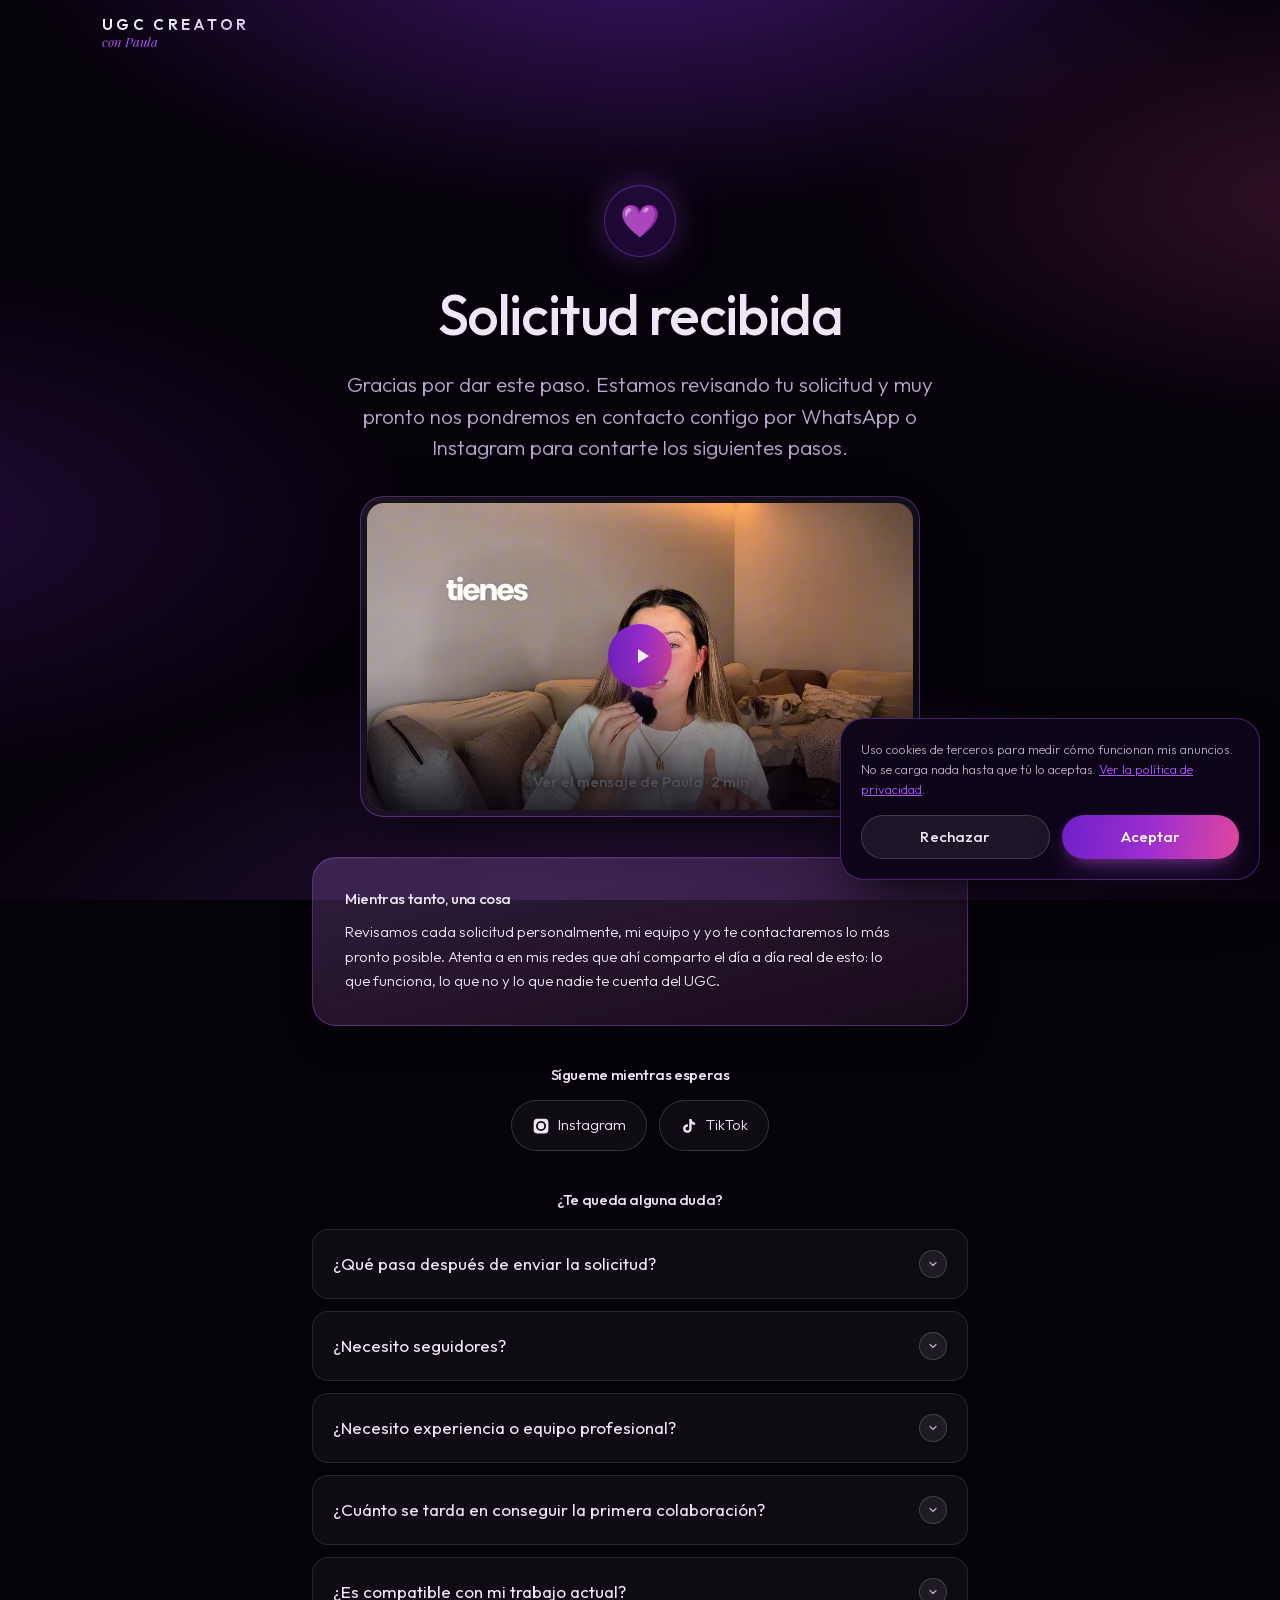
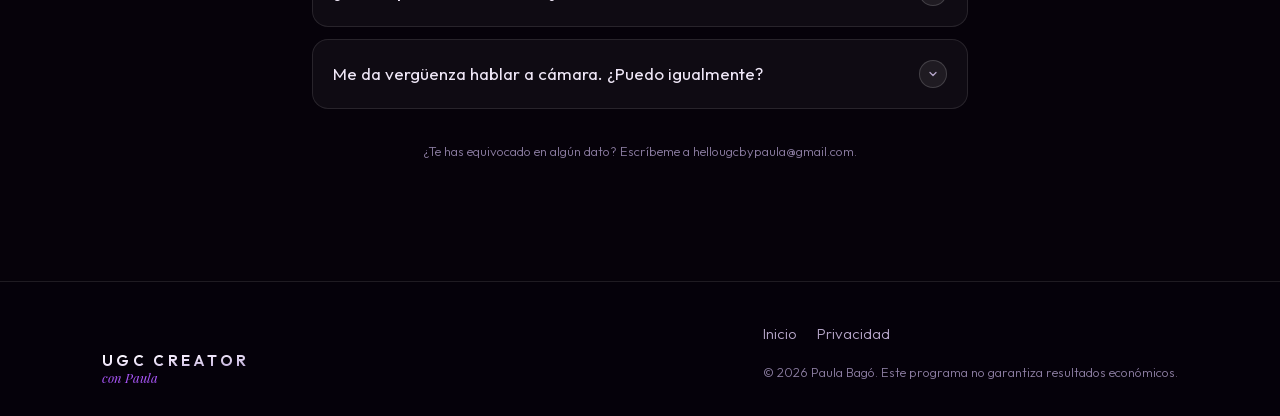
==== commit f3792105: "Añadir las preguntas frecuentes también a la página de gracias Mismas seis preguntas que la landing," ====
--- a/gracias/index.html
+++ b/gracias/index.html
@@ -85,6 +85,130 @@
         </a>
       </div>
 
+
+      <section class="faq-block text-start">
+        <h2 class="card-title text-center mb-5">¿Te queda alguna duda?</h2>
+
+        <div class="faq" data-faq>
+        <details class="faq__item">
+          <summary class="faq__q">
+            ¿Qué pasa después de enviar la solicitud?
+            <span class="faq__icon" aria-hidden="true">
+              <svg viewBox="0 0 24 24" fill="none" stroke-width="2.5" stroke-linecap="round" stroke-linejoin="round"><path d="M6 9l6 6 6-6"/></svg>
+            </span>
+          </summary>
+          <div class="faq__a">
+            <p>
+              La revisamos personalmente, una a una. Si vemos que encajas, te
+              escribimos por WhatsApp o Instagram para hablar contigo y
+              contarte los detalles con calma.
+            </p>
+            <p>
+              No hay pago ni compromiso en este paso. Es una conversación.
+            </p>
+          </div>
+        </details>
+
+        <details class="faq__item">
+          <summary class="faq__q">
+            ¿Necesito seguidores?
+            <span class="faq__icon" aria-hidden="true">
+              <svg viewBox="0 0 24 24" fill="none" stroke-width="2.5" stroke-linecap="round" stroke-linejoin="round"><path d="M6 9l6 6 6-6"/></svg>
+            </span>
+          </summary>
+          <div class="faq__a">
+            <p>
+              No. Ese es justo el punto. Una marca que encarga UGC no te compra
+              la audiencia: te compra el contenido para usarlo en sus propios
+              canales y en sus anuncios.
+            </p>
+            <p>
+              Lo que sí necesitas es un portfolio que enseñe que sabes grabar
+              producto. Eso lo construimos dentro, desde cero.
+            </p>
+          </div>
+        </details>
+
+        <details class="faq__item">
+          <summary class="faq__q">
+            ¿Necesito experiencia o equipo profesional?
+            <span class="faq__icon" aria-hidden="true">
+              <svg viewBox="0 0 24 24" fill="none" stroke-width="2.5" stroke-linecap="round" stroke-linejoin="round"><path d="M6 9l6 6 6-6"/></svg>
+            </span>
+          </summary>
+          <div class="faq__a">
+            <p>
+              Ni una cosa ni la otra. Se empieza con el móvil que ya llevas en
+              el bolsillo, luz natural y un sitio ordenado de tu casa.
+            </p>
+            <p>
+              Dentro te enseño exactamente cómo colocar la luz, el sonido y el
+              encuadre para que un vídeo hecho en tu cocina no parezca hecho en
+              tu cocina.
+            </p>
+          </div>
+        </details>
+
+        <details class="faq__item">
+          <summary class="faq__q">
+            ¿Cuánto se tarda en conseguir la primera colaboración?
+            <span class="faq__icon" aria-hidden="true">
+              <svg viewBox="0 0 24 24" fill="none" stroke-width="2.5" stroke-linecap="round" stroke-linejoin="round"><path d="M6 9l6 6 6-6"/></svg>
+            </span>
+          </summary>
+          <div class="faq__a">
+            <p>
+              No te voy a dar una fecha, porque sería mentirte. Depende de
+              cuánto grabes y a cuántas marcas escribas de verdad.
+            </p>
+            <p>
+              Lo que sí te digo: hasta que no tienes portfolio no pasa nada, y
+              en cuanto lo tienes y empiezas a contactar de forma constante,
+              empiezan a pasar cosas. Las primeras colaboraciones suelen ser
+              gifted, con producto; la colaboración pagada llega después.
+            </p>
+          </div>
+        </details>
+
+        <details class="faq__item">
+          <summary class="faq__q">
+            ¿Es compatible con mi trabajo actual?
+            <span class="faq__icon" aria-hidden="true">
+              <svg viewBox="0 0 24 24" fill="none" stroke-width="2.5" stroke-linecap="round" stroke-linejoin="round"><path d="M6 9l6 6 6-6"/></svg>
+            </span>
+          </summary>
+          <div class="faq__a">
+            <p>
+              Sí. El formato es grabado y vas a tu ritmo, así que puedes verlo
+              por la noche o el fin de semana.
+            </p>
+            <p>
+              Ahora bien, con honestidad: hace falta que reserves horas reales
+              para grabar y para escribir a marcas. Si esta semana no puedes
+              sacar ni una, este no es tu momento.
+            </p>
+          </div>
+        </details>
+
+        <details class="faq__item">
+          <summary class="faq__q">
+            Me da vergüenza hablar a cámara. ¿Puedo igualmente?
+            <span class="faq__icon" aria-hidden="true">
+              <svg viewBox="0 0 24 24" fill="none" stroke-width="2.5" stroke-linecap="round" stroke-linejoin="round"><path d="M6 9l6 6 6-6"/></svg>
+            </span>
+          </summary>
+          <div class="faq__a">
+            <p>
+              A casi todas nos ha pasado. Hay un bloque entero dedicado a
+              presencia en cámara y confianza, y mucho contenido UGC ni
+              siquiera lleva tu cara: hay siete tipos distintos y varios se
+              graban solo con las manos y el producto.
+            </p>
+          </div>
+        </details>
+        </div>
+      </section>
+
       <p class="fineprint mt-8">
         ¿Te has equivocado en algún dato?
         Escríbeme a <a href="mailto:hellougcbypaula@gmail.com">hellougcbypaula@gmail.com</a>.
--- a/styles.css
+++ b/styles.css
@@ -929,6 +929,9 @@
   to   { opacity: 1; transform: none; }
 }
 
+/* La FAQ también se usa en la página de gracias, dentro de un bloque centrado. */
+.faq-block { margin-top: var(--sp-10); }
+
 /* ============================ 13. CTA FINAL ============================ */
 .final-cta {
   position: relative;
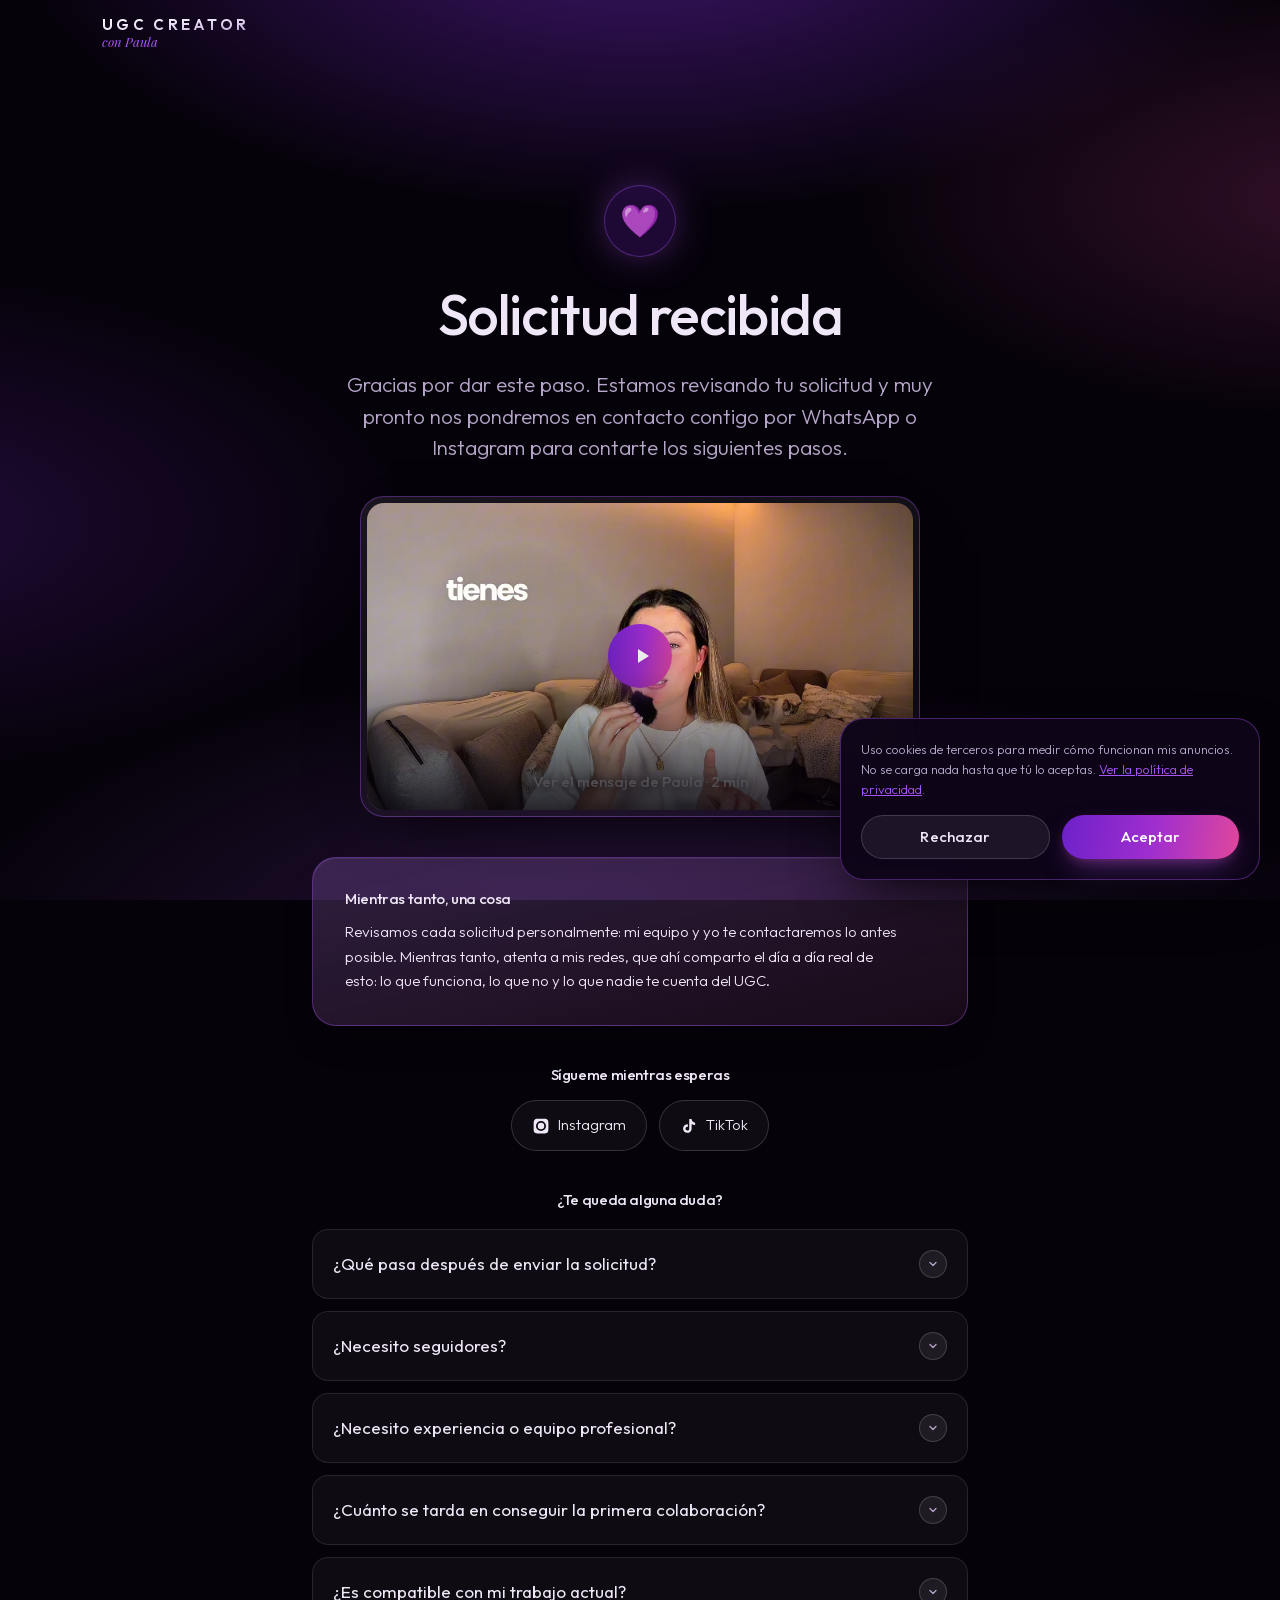
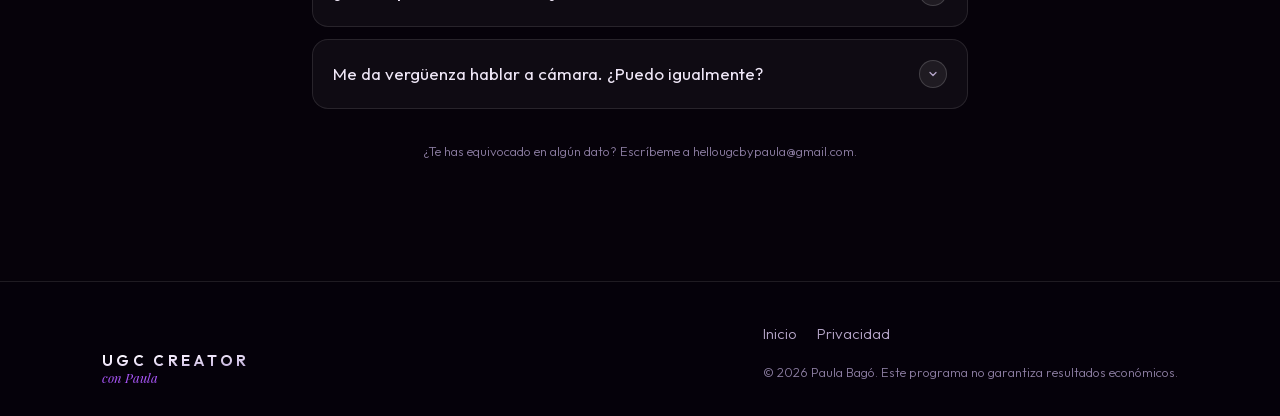
==== commit e233113f: "Corregir la redacción del aviso de la página de gracias Decía «Atenta a en mis redes que ahí compart" ====
--- a/gracias/index.html
+++ b/gracias/index.html
@@ -66,9 +66,10 @@
       <div class="card card--violet mt-10 text-start">
         <h2 class="card-title mb-3">Mientras tanto, una cosa</h2>
         <p class="small measure-56">
-          Revisamos cada solicitud personalmente, mi equipo y yo te contactaremos lo más pronto posible. Atenta a en mis redes que ahí comparto el día a
-          día real de esto: lo que funciona, lo que no y lo que nadie te cuenta
-          del UGC.
+          Revisamos cada solicitud personalmente: mi equipo y yo te
+          contactaremos lo antes posible. Mientras tanto, atenta a mis redes,
+          que ahí comparto el día a día real de esto: lo que funciona, lo que no
+          y lo que nadie te cuenta del UGC.
         </p>
       </div>
 
